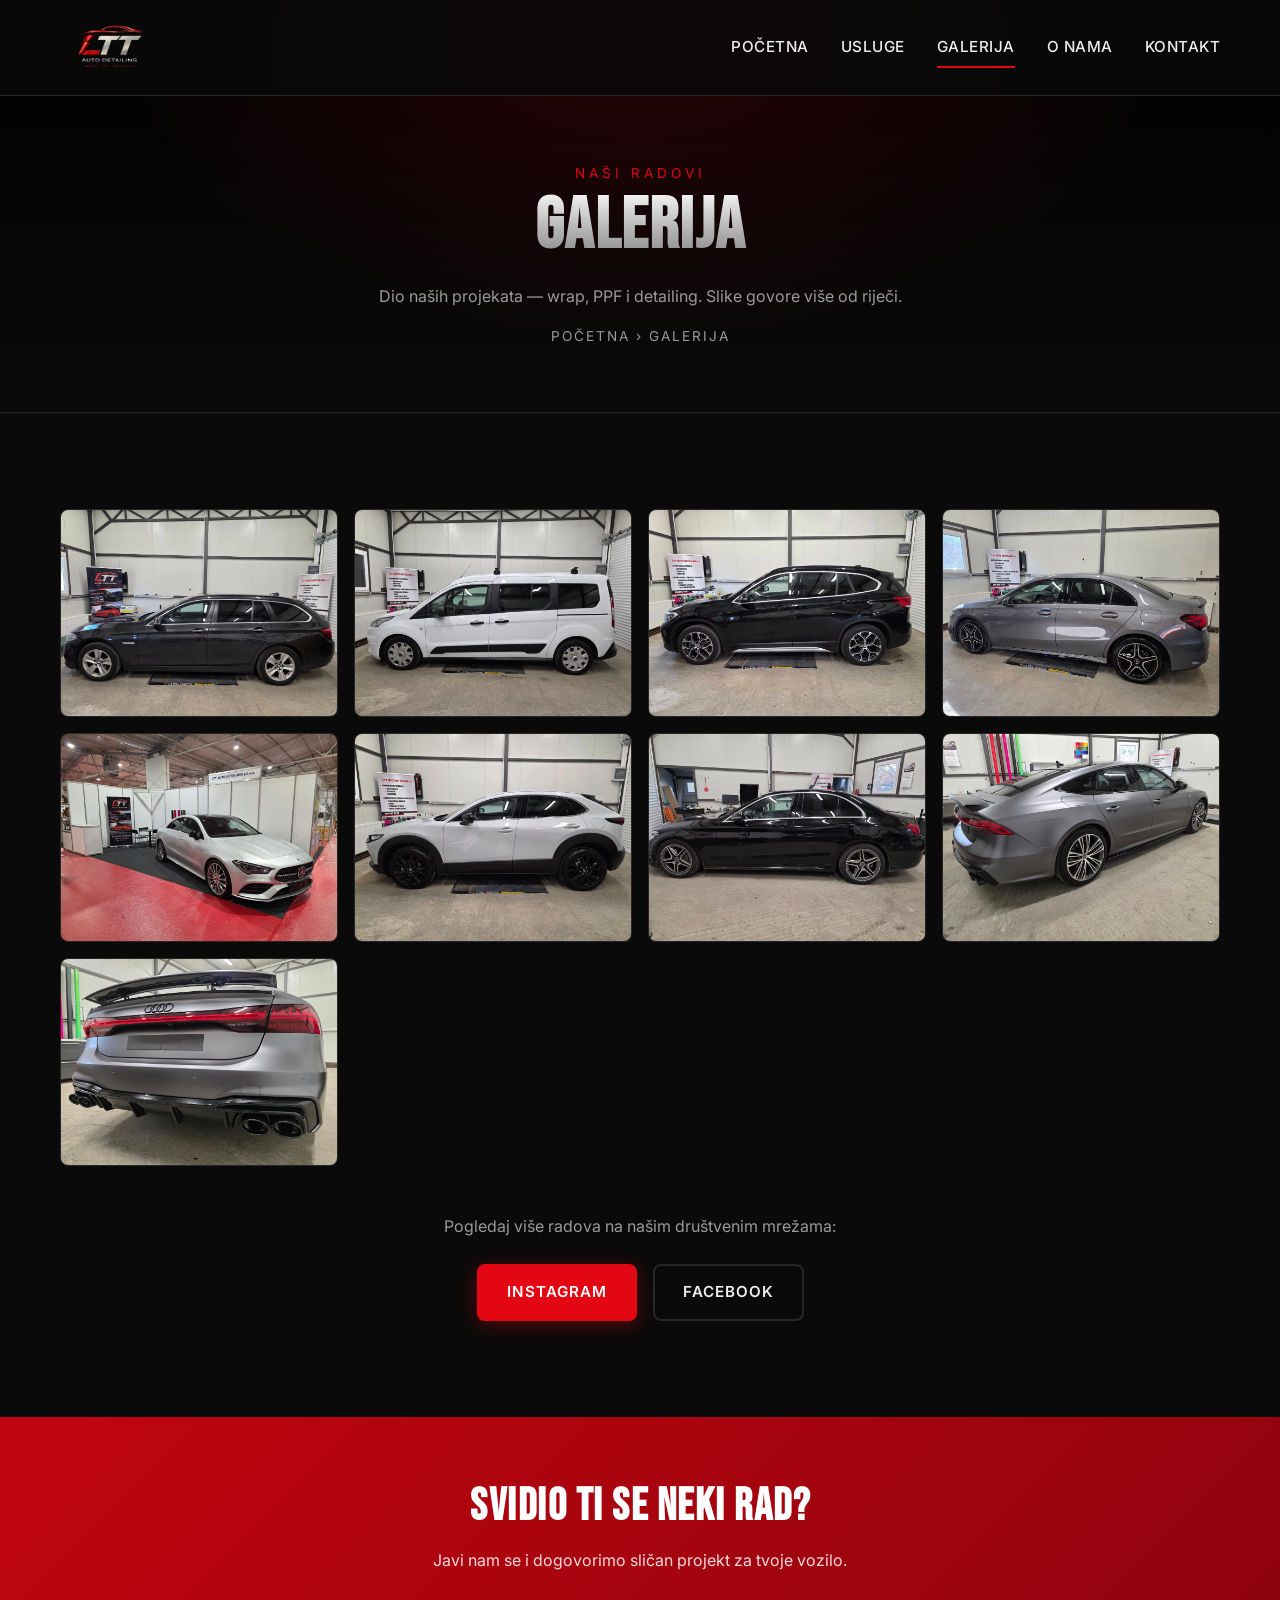
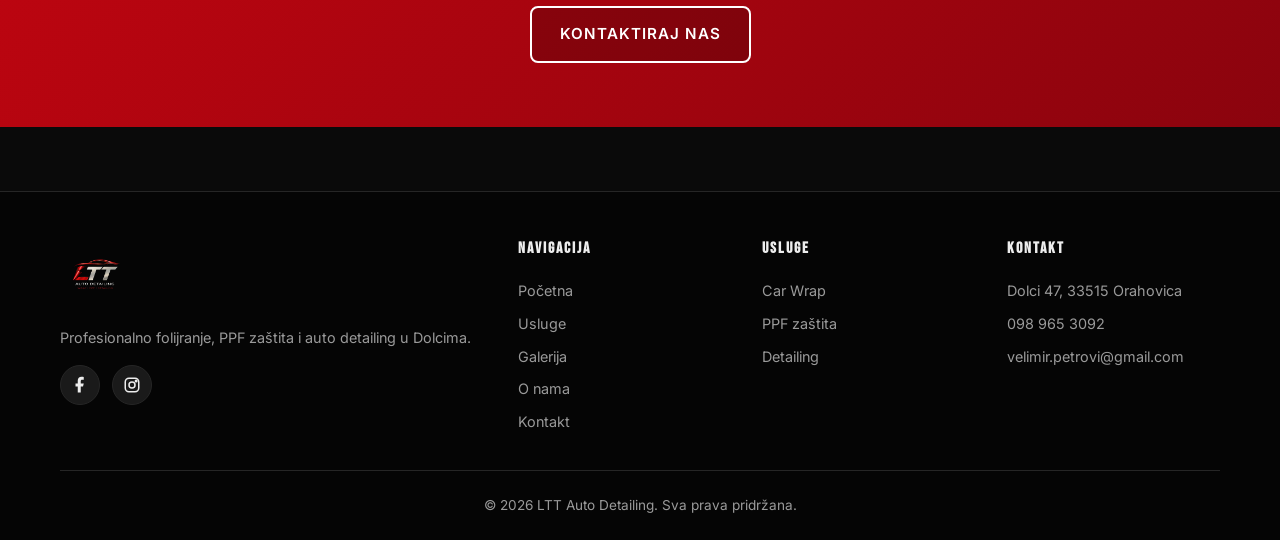
==== galerija.html @ 3e477ee9 "Initial commit — LTT Auto Detailing website" ====
<!DOCTYPE html>
<html lang="hr">
<head>
<meta charset="UTF-8">
<meta name="viewport" content="width=device-width, initial-scale=1.0">
<title>Galerija radova — Wrap, PPF i Detailing | LTT Auto Detailing</title>
<meta name="description" content="Pogledaj galeriju radova LTT Auto Detailinga — primjeri folijranja vozila, PPF zaštite laka i profesionalnog auto detailinga.">
<meta name="keywords" content="galerija wrap, primjeri folijranja, PPF radovi, detailing galerija, LTT Auto Detailing">
<meta name="robots" content="index, follow">
<link rel="canonical" href="/galerija.html">
<meta property="og:title" content="Galerija — LTT Auto Detailing">
<meta property="og:image" content="img/logo.webp">

<link rel="icon" type="image/webp" href="img/logo.webp">
<link rel="preconnect" href="https://fonts.googleapis.com">
<link rel="preconnect" href="https://fonts.gstatic.com" crossorigin>
<link href="https://fonts.googleapis.com/css2?family=Bebas+Neue&family=Inter:wght@400;500;600;700&display=swap" rel="stylesheet">
<link rel="stylesheet" href="css/style.css">
</head>
<body>

<header class="site-header">
  <div class="header-inner">
    <a href="index.html" class="logo-link"><img src="img/logo.webp" alt="LTT Auto Detailing"></a>
    <button class="nav-toggle" aria-label="Izbornik"><span></span><span></span><span></span></button>
    <nav class="nav">
      <a href="index.html">Početna</a>
      <a href="usluge.html">Usluge</a>
      <a href="galerija.html" class="active">Galerija</a>
      <a href="o-nama.html">O nama</a>
      <a href="kontakt.html">Kontakt</a>
    </nav>
  </div>
</header>

<section class="page-hero">
  <div class="container">
    <span class="eyebrow" style="color:var(--red); letter-spacing:4px; text-transform:uppercase; font-size:.85rem;">Naši radovi</span>
    <h1 class="silver">Galerija</h1>
    <p>Dio naših projekata — wrap, PPF i detailing. Slike govore više od riječi.</p>
    <div class="breadcrumbs"><a href="index.html">Početna</a> › Galerija</div>
  </div>
</section>

<section class="section">
  <div class="container">
    <div class="gallery-grid">
      <a class="gallery-item" href="galerija/slika1.webp"><img src="galerija/slika1.webp" alt="LTT Auto Detailing — rad 1" loading="lazy"></a>
      <a class="gallery-item" href="galerija/slika2.webp"><img src="galerija/slika2.webp" alt="LTT Auto Detailing — rad 2" loading="lazy"></a>
      <a class="gallery-item" href="galerija/slika3.webp"><img src="galerija/slika3.webp" alt="LTT Auto Detailing — rad 3" loading="lazy"></a>
      <a class="gallery-item" href="galerija/slika4.webp"><img src="galerija/slika4.webp" alt="LTT Auto Detailing — rad 4" loading="lazy"></a>
      <a class="gallery-item" href="galerija/slika5.webp"><img src="galerija/slika5.webp" alt="LTT Auto Detailing — rad 5" loading="lazy"></a>
      <a class="gallery-item" href="galerija/slika6.webp"><img src="galerija/slika6.webp" alt="LTT Auto Detailing — rad 6" loading="lazy"></a>
      <a class="gallery-item" href="galerija/slika7.webp"><img src="galerija/slika7.webp" alt="LTT Auto Detailing — rad 7" loading="lazy"></a>
      <a class="gallery-item" href="galerija/slika8.webp"><img src="galerija/slika8.webp" alt="LTT Auto Detailing — rad 8" loading="lazy"></a>
      <a class="gallery-item" href="galerija/slika9.webp"><img src="galerija/slika9.webp" alt="LTT Auto Detailing — rad 9" loading="lazy"></a>
    </div>

    <div style="text-align:center; margin-top:3rem;">
      <p style="margin-bottom:1.5rem;">Pogledaj više radova na našim društvenim mrežama:</p>
      <div class="hero-cta">
        <a href="https://www.instagram.com/ltt_auto_detailing/" target="_blank" rel="noopener" class="btn btn-primary">Instagram</a>
        <a href="https://www.facebook.com/ltautodetailingdolci?locale=hr_HR" target="_blank" rel="noopener" class="btn btn-ghost">Facebook</a>
      </div>
    </div>
  </div>
</section>

<section class="cta-strip">
  <div class="container">
    <h2>Svidio ti se neki rad?</h2>
    <p>Javi nam se i dogovorimo sličan projekt za tvoje vozilo.</p>
    <a href="kontakt.html" class="btn btn-ghost">Kontaktiraj nas</a>
  </div>
</section>

<footer class="site-footer">
  <div class="container">
    <div class="footer-grid">
      <div class="footer-brand">
        <img src="img/logo.webp" alt="LTT Auto Detailing">
        <p>Profesionalno folijranje, PPF zaštita i auto detailing u Dolcima.</p>
        <div class="socials">
          <a href="https://www.facebook.com/ltautodetailingdolci?locale=hr_HR" target="_blank" rel="noopener" aria-label="Facebook"><svg width="18" height="18" viewBox="0 0 24 24" fill="currentColor"><path d="M13 22v-8h3l1-4h-4V7c0-1.1.4-2 2-2h2V1.2C16.5 1.1 15.3 1 14 1c-3 0-5 1.8-5 5v4H6v4h3v8h4z"/></svg></a>
          <a href="https://www.instagram.com/ltt_auto_detailing/" target="_blank" rel="noopener" aria-label="Instagram"><svg width="18" height="18" viewBox="0 0 24 24" fill="none" stroke="currentColor" stroke-width="2"><rect x="3" y="3" width="18" height="18" rx="5"/><circle cx="12" cy="12" r="4"/><circle cx="17.5" cy="6.5" r="1" fill="currentColor"/></svg></a>
        </div>
      </div>
      <div><h4>Navigacija</h4><ul><li><a href="index.html">Početna</a></li><li><a href="usluge.html">Usluge</a></li><li><a href="galerija.html">Galerija</a></li><li><a href="o-nama.html">O nama</a></li><li><a href="kontakt.html">Kontakt</a></li></ul></div>
      <div><h4>Usluge</h4><ul><li><a href="usluge.html#wrap">Car Wrap</a></li><li><a href="usluge.html#ppf">PPF zaštita</a></li><li><a href="usluge.html#detailing">Detailing</a></li></ul></div>
      <div><h4>Kontakt</h4><ul><li>Dolci 47, 33515 Orahovica</li><li><a href="tel:+385989653092">098 965 3092</a></li><li><a href="mailto:velimir.petrovi@gmail.com">velimir.petrovi@gmail.com</a></li></ul></div>
    </div>
    <div class="footer-bottom">© <span class="year"></span> LTT Auto Detailing. Sva prava pridržana.</div>
  </div>
</footer>
<script src="js/script.js"></script>
</body>
</html>
---- css/style.css ----
/* ==========================================================================
   LTT Auto Detailing — stylesheet
   Paleta: crna pozadina, crveni akcent (#e30613), srebrno/metalik tekst
   ========================================================================== */

:root {
  --bg: #0a0a0a;
  --bg-elev: #141414;
  --bg-card: #1a1a1a;
  --border: #262626;
  --red: #e30613;
  --red-dark: #a30410;
  --red-glow: rgba(227, 6, 19, 0.35);
  --text: #ededed;
  --text-muted: #9a9a9a;
  --silver: linear-gradient(180deg, #ffffff 0%, #b8b8b8 50%, #7a7a7a 100%);
  --shadow: 0 10px 30px rgba(0, 0, 0, 0.5);
  --radius: 8px;
  --radius-lg: 14px;
  --max-w: 1200px;
  --header-h: 96px;
}

* { box-sizing: border-box; margin: 0; padding: 0; }

html { scroll-behavior: smooth; }

body {
  font-family: 'Inter', system-ui, -apple-system, Segoe UI, Roboto, Arial, sans-serif;
  background: var(--bg);
  color: var(--text);
  line-height: 1.6;
  min-height: 100vh;
  overflow-x: hidden;
}

img { max-width: 100%; display: block; height: auto; }

a { color: inherit; text-decoration: none; transition: color .2s ease; }
a:hover { color: var(--red); }

h1, h2, h3, h4 {
  font-family: 'Bebas Neue', 'Oswald', Impact, sans-serif;
  font-weight: 700;
  letter-spacing: 1.5px;
  line-height: 1.15;
  text-transform: uppercase;
}

h1 { font-size: clamp(2.4rem, 6vw, 4.5rem); }
h2 { font-size: clamp(1.8rem, 4vw, 2.8rem); margin-bottom: 1rem; }
h3 { font-size: 1.4rem; margin-bottom: .6rem; }

p { color: var(--text-muted); }

.container {
  max-width: var(--max-w);
  margin: 0 auto;
  padding: 0 1.25rem;
}

.accent { color: var(--red); }

/* Silver metallic text effect */
.silver {
  background: var(--silver);
  -webkit-background-clip: text;
  background-clip: text;
  -webkit-text-fill-color: transparent;
  color: transparent;
}

/* ---------- HEADER ---------- */
.site-header {
  position: fixed;
  top: 0; left: 0; right: 0;
  height: var(--header-h);
  background: rgba(10, 10, 10, 0.85);
  backdrop-filter: blur(12px);
  -webkit-backdrop-filter: blur(12px);
  border-bottom: 1px solid var(--border);
  z-index: 100;
}

.header-inner {
  max-width: var(--max-w);
  margin: 0 auto;
  height: 100%;
  padding: 0 1.25rem;
  display: flex;
  align-items: center;
  justify-content: space-between;
}

.logo-link { display: flex; align-items: center; gap: .75rem; }
.logo-link img { height: 99px; width: auto; }
.logo-link:hover { color: var(--text); }

.nav { display: flex; align-items: center; gap: 2rem; }
.nav a {
  font-size: .95rem;
  font-weight: 500;
  letter-spacing: .5px;
  text-transform: uppercase;
  position: relative;
  padding: .25rem 0;
}
.nav a::after {
  content: '';
  position: absolute;
  bottom: -4px; left: 0;
  width: 0; height: 2px;
  background: var(--red);
  transition: width .25s ease;
}
.nav a:hover::after,
.nav a.active::after { width: 100%; }
.nav a.active { color: var(--text); }

.nav-toggle {
  display: none;
  background: none;
  border: 0;
  color: var(--text);
  cursor: pointer;
  padding: .5rem;
}
.nav-toggle span {
  display: block;
  width: 26px;
  height: 2px;
  background: var(--text);
  margin: 5px 0;
  transition: transform .25s, opacity .25s;
}

/* ---------- HERO ---------- */
.hero {
  min-height: 100vh;
  padding-top: var(--header-h);
  display: flex;
  align-items: center;
  position: relative;
  overflow: hidden;
  background:
    radial-gradient(ellipse at 30% 40%, rgba(227, 6, 19, 0.18) 0%, transparent 55%),
    radial-gradient(ellipse at 70% 80%, rgba(227, 6, 19, 0.10) 0%, transparent 60%),
    linear-gradient(180deg, #000 0%, #0a0a0a 100%);
}

.hero::before {
  content: '';
  position: absolute; inset: 0;
  background-image:
    linear-gradient(rgba(255,255,255,.02) 1px, transparent 1px),
    linear-gradient(90deg, rgba(255,255,255,.02) 1px, transparent 1px);
  background-size: 60px 60px;
  pointer-events: none;
  mask-image: radial-gradient(ellipse at center, #000 0%, transparent 75%);
}

.hero-inner {
  position: relative;
  z-index: 1;
  text-align: center;
  padding: 4rem 1.25rem;
  width: 100%;
}

.hero .eyebrow {
  display: inline-block;
  color: var(--red);
  font-size: .9rem;
  font-weight: 600;
  letter-spacing: 4px;
  text-transform: uppercase;
  margin-bottom: 1.25rem;
  padding: .4rem 1rem;
  border: 1px solid var(--red-dark);
  border-radius: 999px;
  background: rgba(227, 6, 19, 0.08);
}

.hero h1 { margin-bottom: 1rem; }
.hero .lead {
  max-width: 680px;
  margin: 0 auto 2rem;
  font-size: 1.1rem;
  color: var(--text-muted);
}

.hero-cta { display: flex; justify-content: center; gap: 1rem; flex-wrap: wrap; }

/* ---------- BUTTONS ---------- */
.btn {
  display: inline-flex;
  align-items: center;
  gap: .5rem;
  padding: .9rem 1.75rem;
  font-weight: 600;
  font-size: .95rem;
  text-transform: uppercase;
  letter-spacing: 1px;
  border-radius: var(--radius);
  border: 2px solid transparent;
  cursor: pointer;
  transition: all .25s ease;
  font-family: inherit;
}

.btn-primary {
  background: var(--red);
  color: #fff;
  box-shadow: 0 4px 20px var(--red-glow);
}
.btn-primary:hover {
  background: var(--red-dark);
  color: #fff;
  transform: translateY(-2px);
  box-shadow: 0 8px 28px var(--red-glow);
}

.btn-ghost {
  background: transparent;
  color: var(--text);
  border-color: var(--border);
}
.btn-ghost:hover {
  border-color: var(--red);
  color: var(--red);
}

/* ---------- SECTION ---------- */
.section { padding: 6rem 0; position: relative; }
.section-alt { background: var(--bg-elev); border-top: 1px solid var(--border); border-bottom: 1px solid var(--border); }

.section-header { text-align: center; margin-bottom: 3rem; }
.section-header .eyebrow {
  color: var(--red);
  font-size: .85rem;
  font-weight: 600;
  letter-spacing: 4px;
  text-transform: uppercase;
  display: inline-block;
  margin-bottom: .75rem;
}
.section-header p { max-width: 720px; margin: 1rem auto 0; }

/* Red underline accent */
.underline-red::after {
  content: '';
  display: block;
  width: 60px;
  height: 3px;
  background: var(--red);
  margin: 1rem auto 0;
}

/* ---------- SERVICES GRID ---------- */
.services-grid {
  display: grid;
  grid-template-columns: repeat(auto-fit, minmax(280px, 1fr));
  gap: 1.5rem;
}

.service-card {
  background: var(--bg-card);
  border: 1px solid var(--border);
  border-radius: var(--radius-lg);
  padding: 2rem 1.75rem;
  transition: transform .3s ease, border-color .3s ease, box-shadow .3s ease;
  position: relative;
  overflow: hidden;
}
.service-card::before {
  content: '';
  position: absolute; top: 0; left: 0;
  width: 100%; height: 3px;
  background: linear-gradient(90deg, var(--red), transparent);
  transform: scaleX(0);
  transform-origin: left;
  transition: transform .4s ease;
}
.service-card:hover {
  transform: translateY(-6px);
  border-color: var(--red-dark);
  box-shadow: 0 20px 40px rgba(0,0,0,.6), 0 0 0 1px var(--red-dark);
}
.service-card:hover::before { transform: scaleX(1); }

.service-icon {
  width: 60px; height: 60px;
  display: flex; align-items: center; justify-content: center;
  background: rgba(227, 6, 19, 0.1);
  border: 1px solid var(--red-dark);
  border-radius: var(--radius);
  margin-bottom: 1.25rem;
  color: var(--red);
  font-size: 1.8rem;
}

.service-card h3 { color: var(--text); }
.service-card p { font-size: .95rem; }
.service-card ul {
  list-style: none;
  margin-top: 1rem;
  padding-top: 1rem;
  border-top: 1px solid var(--border);
}
.service-card ul li {
  color: var(--text-muted);
  font-size: .9rem;
  padding: .35rem 0;
  padding-left: 1.25rem;
  position: relative;
}
.service-card ul li::before {
  content: '›';
  position: absolute; left: 0;
  color: var(--red);
  font-weight: bold;
}

/* ---------- WHY US ---------- */
.features {
  display: grid;
  grid-template-columns: repeat(auto-fit, minmax(220px, 1fr));
  gap: 1.5rem;
  margin-top: 2rem;
}
.feature {
  text-align: center;
  padding: 1.5rem;
}
.feature-num {
  font-family: 'Bebas Neue', sans-serif;
  font-size: 3rem;
  color: var(--red);
  line-height: 1;
  margin-bottom: .5rem;
}
.feature h3 { font-size: 1.1rem; }

/* ---------- CTA STRIP ---------- */
.cta-strip {
  background:
    linear-gradient(135deg, rgba(227,6,19,.85) 0%, rgba(163,4,16,.85) 100%),
    #000;
  padding: 4rem 0;
  text-align: center;
}
.cta-strip h2 { color: #fff; }
.cta-strip p { color: rgba(255,255,255,.85); max-width: 600px; margin: 1rem auto 2rem; }
.cta-strip .btn-ghost {
  border-color: #fff; color: #fff;
  background: rgba(0,0,0,.2);
}
.cta-strip .btn-ghost:hover {
  background: #fff; color: var(--red);
}

/* ---------- GALLERY ---------- */
.gallery-grid {
  display: grid;
  grid-template-columns: repeat(auto-fit, minmax(260px, 1fr));
  gap: 1rem;
}
.gallery-item {
  aspect-ratio: 4/3;
  background: var(--bg-card);
  border: 1px solid var(--border);
  border-radius: var(--radius);
  overflow: hidden;
  position: relative;
  cursor: pointer;
}
.gallery-item img {
  width: 100%; height: 100%;
  object-fit: cover;
  transition: transform .5s ease;
}
.gallery-item:hover img { transform: scale(1.06); }
.gallery-item::after {
  content: '';
  position: absolute; inset: 0;
  background: linear-gradient(180deg, transparent 60%, rgba(227,6,19,.5));
  opacity: 0;
  transition: opacity .3s;
}
.gallery-item:hover::after { opacity: 1; }

.gallery-placeholder {
  aspect-ratio: 4/3;
  background: var(--bg-card);
  border: 2px dashed var(--border);
  border-radius: var(--radius);
  display: flex;
  align-items: center;
  justify-content: center;
  color: var(--text-muted);
  font-size: .9rem;
  text-align: center;
  padding: 1rem;
}

/* ---------- ABOUT ---------- */
.about-grid {
  display: grid;
  grid-template-columns: 1fr 1fr;
  gap: 3rem;
  align-items: center;
}
.about-img {
  border-radius: var(--radius-lg);
  overflow: hidden;
  border: 1px solid var(--border);
  box-shadow: var(--shadow);
  background: var(--bg-card);
  aspect-ratio: 4/3;
  display: flex; align-items: center; justify-content: center;
}
.about-img img { width: 100%; height: 100%; object-fit: cover; }
/* Varijanta za logo (centrirano, s paddingom) */
.about-img--logo { padding: 3rem; }
.about-img--logo img { width: auto; height: auto; max-width: 80%; object-fit: contain; }
.about-text p { margin-bottom: 1rem; font-size: 1.02rem; }
.about-stats {
  display: grid;
  grid-template-columns: repeat(3, 1fr);
  gap: 1rem;
  margin-top: 2rem;
}
.stat { text-align: center; padding: 1rem; border: 1px solid var(--border); border-radius: var(--radius); background: var(--bg-card); }
.stat-num { font-family: 'Bebas Neue', sans-serif; font-size: 2.4rem; color: var(--red); line-height: 1; }
.stat-label { font-size: .8rem; color: var(--text-muted); text-transform: uppercase; letter-spacing: 1px; }

/* ---------- CONTACT ---------- */
.contact-grid {
  display: grid;
  grid-template-columns: 1fr 1fr;
  gap: 2.5rem;
}
.contact-info { display: flex; flex-direction: column; gap: 1.5rem; }
.contact-item {
  display: flex;
  gap: 1rem;
  align-items: flex-start;
  padding: 1.25rem;
  background: var(--bg-card);
  border: 1px solid var(--border);
  border-radius: var(--radius);
  transition: border-color .25s;
}
.contact-item:hover { border-color: var(--red-dark); }
.contact-item .icon {
  flex-shrink: 0;
  width: 44px; height: 44px;
  background: rgba(227,6,19,.1);
  border: 1px solid var(--red-dark);
  border-radius: var(--radius);
  display: flex; align-items: center; justify-content: center;
  color: var(--red);
}
.contact-item h4 { font-size: 1rem; text-transform: uppercase; letter-spacing: 1px; margin-bottom: .25rem; color: var(--text); font-family: inherit; }
.contact-item p, .contact-item a { color: var(--text-muted); font-size: .95rem; }
.contact-item a:hover { color: var(--red); }

/* Form */
.contact-form {
  background: var(--bg-card);
  border: 1px solid var(--border);
  border-radius: var(--radius-lg);
  padding: 2rem;
}
.form-row { margin-bottom: 1.25rem; }
.form-row label {
  display: block;
  font-size: .85rem;
  text-transform: uppercase;
  letter-spacing: 1px;
  margin-bottom: .5rem;
  color: var(--text);
  font-weight: 500;
}
.form-row input,
.form-row select,
.form-row textarea {
  width: 100%;
  padding: .85rem 1rem;
  background: var(--bg);
  border: 1px solid var(--border);
  border-radius: var(--radius);
  color: var(--text);
  font-family: inherit;
  font-size: .95rem;
  transition: border-color .2s, box-shadow .2s;
}
.form-row input:focus,
.form-row select:focus,
.form-row textarea:focus {
  outline: none;
  border-color: var(--red);
  box-shadow: 0 0 0 3px var(--red-glow);
}
.form-row textarea { resize: vertical; min-height: 120px; }

/* Success message */
.form-success {
  text-align: center;
  padding: 2rem 1rem;
  animation: fadeIn .4s ease;
}
.form-success .success-icon {
  width: 72px; height: 72px;
  margin: 0 auto 1.25rem;
  border-radius: 50%;
  background: rgba(227, 6, 19, 0.12);
  border: 2px solid var(--red);
  display: flex; align-items: center; justify-content: center;
  color: var(--red);
  font-size: 2.4rem;
  font-weight: 700;
  box-shadow: 0 0 0 6px rgba(227, 6, 19, 0.08);
}
.form-success h3 {
  color: var(--text);
  font-size: 1.5rem;
  margin-bottom: .5rem;
}
.form-success p {
  color: var(--text-muted);
  font-size: 1rem;
}
@keyframes fadeIn {
  from { opacity: 0; transform: translateY(10px); }
  to   { opacity: 1; transform: translateY(0); }
}
@keyframes fadeOut {
  from { opacity: 1; transform: translateY(0); }
  to   { opacity: 0; transform: translateY(-10px); }
}
.form-success.fade-out { animation: fadeOut .4s ease forwards; }
.fade-in { animation: fadeIn .45s ease both; }

/* Hours */
.hours-list {
  background: var(--bg-card);
  border: 1px solid var(--border);
  border-radius: var(--radius);
  overflow: hidden;
}
.hours-list li {
  display: flex;
  justify-content: space-between;
  padding: .85rem 1.25rem;
  border-bottom: 1px solid var(--border);
  list-style: none;
  font-size: .95rem;
}
.hours-list li:last-child { border-bottom: 0; }
.hours-list li.today { background: rgba(227,6,19,.08); }
.hours-list .day { color: var(--text); font-weight: 500; text-transform: uppercase; letter-spacing: 1px; font-size: .85rem; }
.hours-list .time { color: var(--text-muted); }
.hours-list .closed { color: var(--red); font-weight: 600; }

/* Map */
.map-wrap {
  margin-top: 3rem;
  border-radius: var(--radius-lg);
  overflow: hidden;
  border: 1px solid var(--border);
  height: 420px;
  filter: grayscale(30%) contrast(1.1);
}
.map-wrap iframe { width: 100%; height: 100%; border: 0; display: block; }

/* ---------- FOOTER ---------- */
.site-footer {
  background: #050505;
  border-top: 1px solid var(--border);
  padding: 3rem 0 1.5rem;
  margin-top: 4rem;
}
.footer-grid {
  display: grid;
  grid-template-columns: 2fr 1fr 1fr 1fr;
  gap: 2rem;
  margin-bottom: 2rem;
}
.footer-grid h4 {
  font-size: 1rem;
  color: var(--text);
  margin-bottom: 1rem;
  letter-spacing: 2px;
}
.footer-grid ul { list-style: none; }
.footer-grid li { padding: .3rem 0; font-size: .9rem; color: var(--text-muted); }
.footer-grid a { color: var(--text-muted); }
.footer-grid a:hover { color: var(--red); }
.footer-brand img { height: 70px; margin-bottom: 1rem; }
.footer-brand p { font-size: .9rem; }

.socials { display: flex; gap: .75rem; margin-top: 1rem; }
.socials a {
  width: 40px; height: 40px;
  border-radius: 50%;
  background: var(--bg-card);
  border: 1px solid var(--border);
  display: flex; align-items: center; justify-content: center;
  color: var(--text);
  transition: all .25s;
}
.socials a:hover {
  background: var(--red);
  border-color: var(--red);
  color: #fff;
  transform: translateY(-3px);
}

.footer-bottom {
  border-top: 1px solid var(--border);
  padding-top: 1.5rem;
  text-align: center;
  font-size: .85rem;
  color: var(--text-muted);
}

/* ---------- PAGE HERO (inner pages) ---------- */
.page-hero {
  padding-top: calc(var(--header-h) + 4rem);
  padding-bottom: 4rem;
  text-align: center;
  background:
    radial-gradient(ellipse at center top, rgba(227,6,19,.18) 0%, transparent 60%),
    linear-gradient(180deg, #000, #0a0a0a);
  border-bottom: 1px solid var(--border);
}
.page-hero p { max-width: 680px; margin: 1rem auto 0; }
.breadcrumbs {
  font-size: .85rem;
  color: var(--text-muted);
  margin-top: 1rem;
  text-transform: uppercase;
  letter-spacing: 2px;
}
.breadcrumbs a:hover { color: var(--red); }

/* ---------- RESPONSIVE ---------- */
@media (max-width: 860px) {
  .about-grid, .contact-grid { grid-template-columns: 1fr; }
  .footer-grid { grid-template-columns: 1fr 1fr; }
}

@media (max-width: 640px) {
  .nav-toggle { display: block; }
  .nav {
    position: fixed;
    top: var(--header-h);
    left: 0; right: 0;
    background: rgba(10,10,10,.98);
    backdrop-filter: blur(12px);
    flex-direction: column;
    gap: 0;
    padding: 1rem 0;
    border-bottom: 1px solid var(--border);
    transform: translateY(-120%);
    transition: transform .3s ease;
  }
  .nav.open { transform: translateY(0); }
  .nav a { padding: 1rem 1.5rem; width: 100%; text-align: center; }
  .section { padding: 4rem 0; }
  .footer-grid { grid-template-columns: 1fr; text-align: center; }
  .socials { justify-content: center; }
  .about-stats { grid-template-columns: 1fr; }
  .logo-link img { height: 75px; }
}
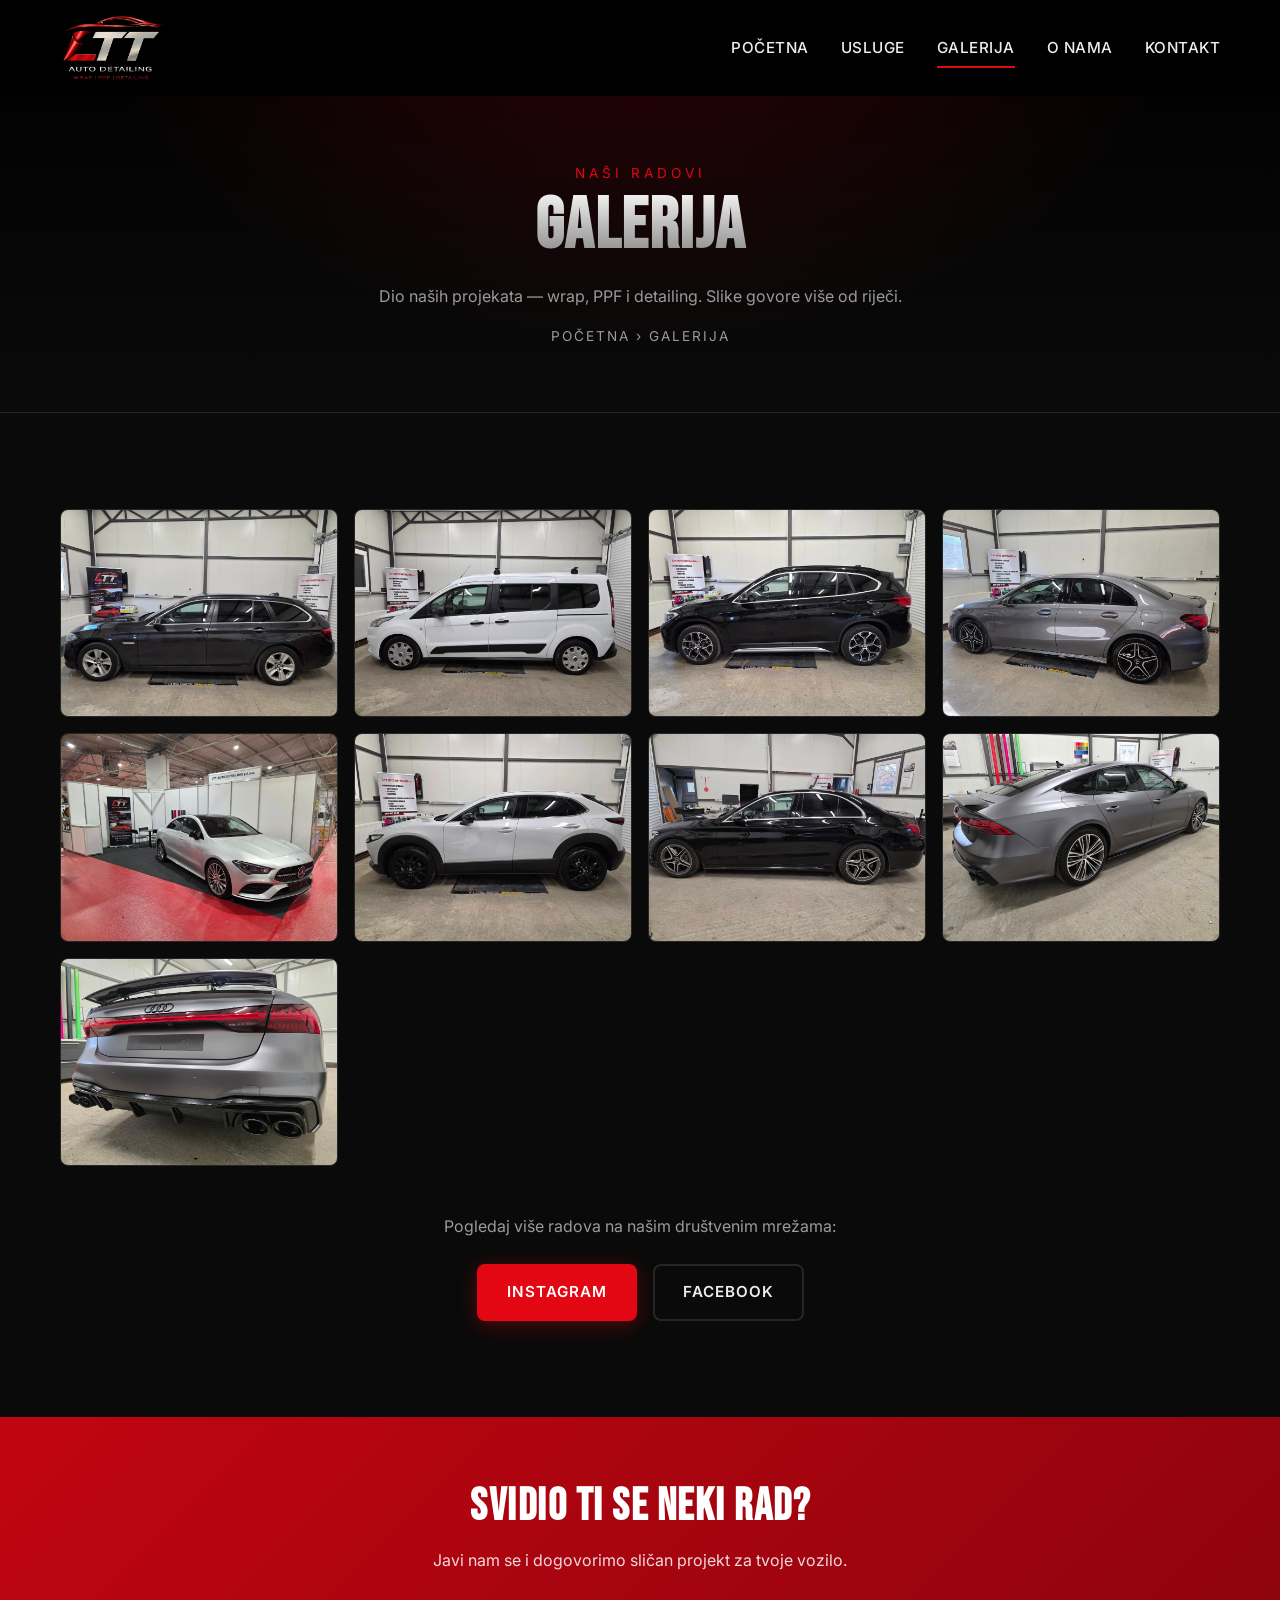
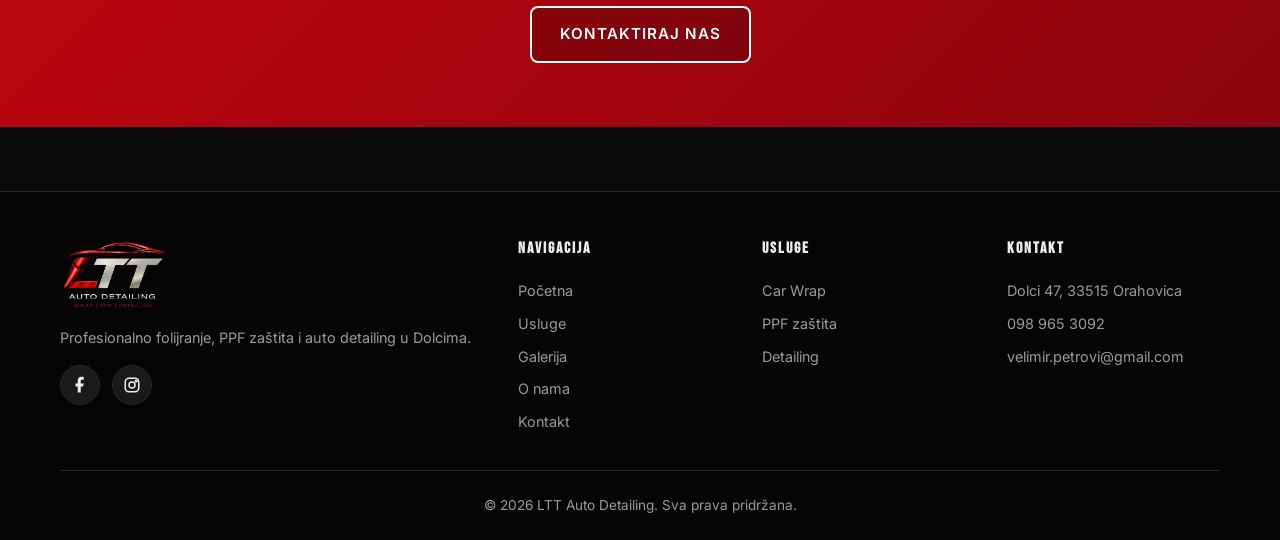
==== commit d0a71a4f: "Link address to Google Maps in footer and contact card Co-Authored-By: Claude Opus 4.6 <noreply@anth" ====
--- a/galerija.html
+++ b/galerija.html
@@ -7,15 +7,28 @@
 <meta name="description" content="Pogledaj galeriju radova LTT Auto Detailinga — primjeri folijranja vozila, PPF zaštite laka i profesionalnog auto detailinga.">
 <meta name="keywords" content="galerija wrap, primjeri folijranja, PPF radovi, detailing galerija, LTT Auto Detailing">
 <meta name="robots" content="index, follow">
-<link rel="canonical" href="/galerija.html">
+<link rel="canonical" href="https://ltt-auto-detailing.pages.dev/galerija.html">
+<meta property="og:url" content="https://ltt-auto-detailing.pages.dev/galerija.html">
 <meta property="og:title" content="Galerija — LTT Auto Detailing">
-<meta property="og:image" content="img/logo.webp">
+<meta property="og:image" content="https://ltt-auto-detailing.pages.dev/img/logo.webp">
 
 <link rel="icon" type="image/webp" href="img/logo.webp">
 <link rel="preconnect" href="https://fonts.googleapis.com">
 <link rel="preconnect" href="https://fonts.gstatic.com" crossorigin>
 <link href="https://fonts.googleapis.com/css2?family=Bebas+Neue&family=Inter:wght@400;500;600;700&display=swap" rel="stylesheet">
 <link rel="stylesheet" href="css/style.css">
+
+<!-- Schema: Breadcrumbs -->
+<script type="application/ld+json">
+{
+  "@context": "https://schema.org",
+  "@type": "BreadcrumbList",
+  "itemListElement": [
+    { "@type": "ListItem", "position": 1, "name": "Početna", "item": "https://ltt-auto-detailing.pages.dev/" },
+    { "@type": "ListItem", "position": 2, "name": "Galerija", "item": "https://ltt-auto-detailing.pages.dev/galerija.html" }
+  ]
+}
+</script>
 </head>
 <body>
 
@@ -78,7 +91,7 @@
   <div class="container">
     <div class="footer-grid">
       <div class="footer-brand">
-        <img src="img/logo.webp" alt="LTT Auto Detailing">
+        <img src="img/logo.webp" alt="LTT Auto Detailing" loading="lazy">
         <p>Profesionalno folijranje, PPF zaštita i auto detailing u Dolcima.</p>
         <div class="socials">
           <a href="https://www.facebook.com/ltautodetailingdolci?locale=hr_HR" target="_blank" rel="noopener" aria-label="Facebook"><svg width="18" height="18" viewBox="0 0 24 24" fill="currentColor"><path d="M13 22v-8h3l1-4h-4V7c0-1.1.4-2 2-2h2V1.2C16.5 1.1 15.3 1 14 1c-3 0-5 1.8-5 5v4H6v4h3v8h4z"/></svg></a>
@@ -87,7 +100,7 @@
       </div>
       <div><h4>Navigacija</h4><ul><li><a href="index.html">Početna</a></li><li><a href="usluge.html">Usluge</a></li><li><a href="galerija.html">Galerija</a></li><li><a href="o-nama.html">O nama</a></li><li><a href="kontakt.html">Kontakt</a></li></ul></div>
       <div><h4>Usluge</h4><ul><li><a href="usluge.html#wrap">Car Wrap</a></li><li><a href="usluge.html#ppf">PPF zaštita</a></li><li><a href="usluge.html#detailing">Detailing</a></li></ul></div>
-      <div><h4>Kontakt</h4><ul><li>Dolci 47, 33515 Orahovica</li><li><a href="tel:+385989653092">098 965 3092</a></li><li><a href="mailto:velimir.petrovi@gmail.com">velimir.petrovi@gmail.com</a></li></ul></div>
+      <div><h4>Kontakt</h4><ul><li><a href="https://maps.app.goo.gl/TPTexNGSU9D4uhJVA?g_st=ic" target="_blank" rel="noopener">Dolci 47, 33515 Orahovica</a></li><li><a href="tel:+385989653092">098 965 3092</a></li><li><a href="mailto:velimir.petrovi@gmail.com">velimir.petrovi@gmail.com</a></li></ul></div>
     </div>
     <div class="footer-bottom">© <span class="year"></span> LTT Auto Detailing. Sva prava pridržana.</div>
   </div>
--- a/css/style.css
+++ b/css/style.css
@@ -75,10 +75,7 @@
   position: fixed;
   top: 0; left: 0; right: 0;
   height: var(--header-h);
-  background: rgba(10, 10, 10, 0.85);
-  backdrop-filter: blur(12px);
-  -webkit-backdrop-filter: blur(12px);
-  border-bottom: 1px solid var(--border);
+  background: #000;
   z-index: 100;
 }
 
@@ -93,7 +90,7 @@
 }
 
 .logo-link { display: flex; align-items: center; gap: .75rem; }
-.logo-link img { height: 99px; width: auto; }
+.logo-link img { height: 68px; width: auto; }
 .logo-link:hover { color: var(--text); }
 
 .nav { display: flex; align-items: center; gap: 2rem; }
@@ -271,6 +268,9 @@
   transition: transform .3s ease, border-color .3s ease, box-shadow .3s ease;
   position: relative;
   overflow: hidden;
+  display: block;
+  color: inherit;
+  text-decoration: none;
 }
 .service-card::before {
   content: '';
@@ -652,25 +652,78 @@
 }
 
 @media (max-width: 640px) {
-  .nav-toggle { display: block; }
+  :root { --header-h: 64px; }
+
+  .header-inner {
+    padding: 0 1rem;
+    justify-content: center;
+    position: relative;
+  }
+  .logo-link img { height: 42px; display: block; }
+
+  .nav-toggle {
+    display: flex;
+    flex-direction: column;
+    align-items: center;
+    justify-content: center;
+    position: absolute;
+    right: 1rem;
+    top: 50%;
+    transform: translateY(-50%);
+    width: 40px; height: 40px;
+    padding: 0;
+    border: 1px solid var(--border);
+    border-radius: 8px;
+    background: var(--bg-card);
+    transition: border-color .2s, background .2s;
+  }
+  .nav-toggle:hover,
+  .nav-toggle[aria-expanded="true"] {
+    border-color: var(--red);
+    background: rgba(227, 6, 19, 0.12);
+  }
+  .nav-toggle span {
+    width: 18px; height: 2px; margin: 2.5px 0;
+    background: var(--text);
+    border-radius: 2px;
+    transition: transform .3s ease, opacity .2s ease, background .2s;
+  }
+  .nav-toggle[aria-expanded="true"] span:nth-child(1) {
+    transform: translateY(7px) rotate(45deg);
+    background: var(--red);
+  }
+  .nav-toggle[aria-expanded="true"] span:nth-child(2) { opacity: 0; }
+  .nav-toggle[aria-expanded="true"] span:nth-child(3) {
+    transform: translateY(-7px) rotate(-45deg);
+    background: var(--red);
+  }
+
   .nav {
     position: fixed;
     top: var(--header-h);
     left: 0; right: 0;
     background: rgba(10,10,10,.98);
     backdrop-filter: blur(12px);
+    -webkit-backdrop-filter: blur(12px);
     flex-direction: column;
     gap: 0;
-    padding: 1rem 0;
+    padding: .5rem 0;
     border-bottom: 1px solid var(--border);
+    box-shadow: 0 12px 24px rgba(0,0,0,.4);
     transform: translateY(-120%);
-    transition: transform .3s ease;
+    transition: transform .35s ease;
   }
   .nav.open { transform: translateY(0); }
-  .nav a { padding: 1rem 1.5rem; width: 100%; text-align: center; }
+  .nav a {
+    padding: 1rem 1.5rem;
+    width: 100%;
+    text-align: center;
+    border-bottom: 1px solid var(--border);
+  }
+  .nav a:last-child { border-bottom: 0; }
+
   .section { padding: 4rem 0; }
   .footer-grid { grid-template-columns: 1fr; text-align: center; }
   .socials { justify-content: center; }
   .about-stats { grid-template-columns: 1fr; }
-  .logo-link img { height: 75px; }
-}
+}
